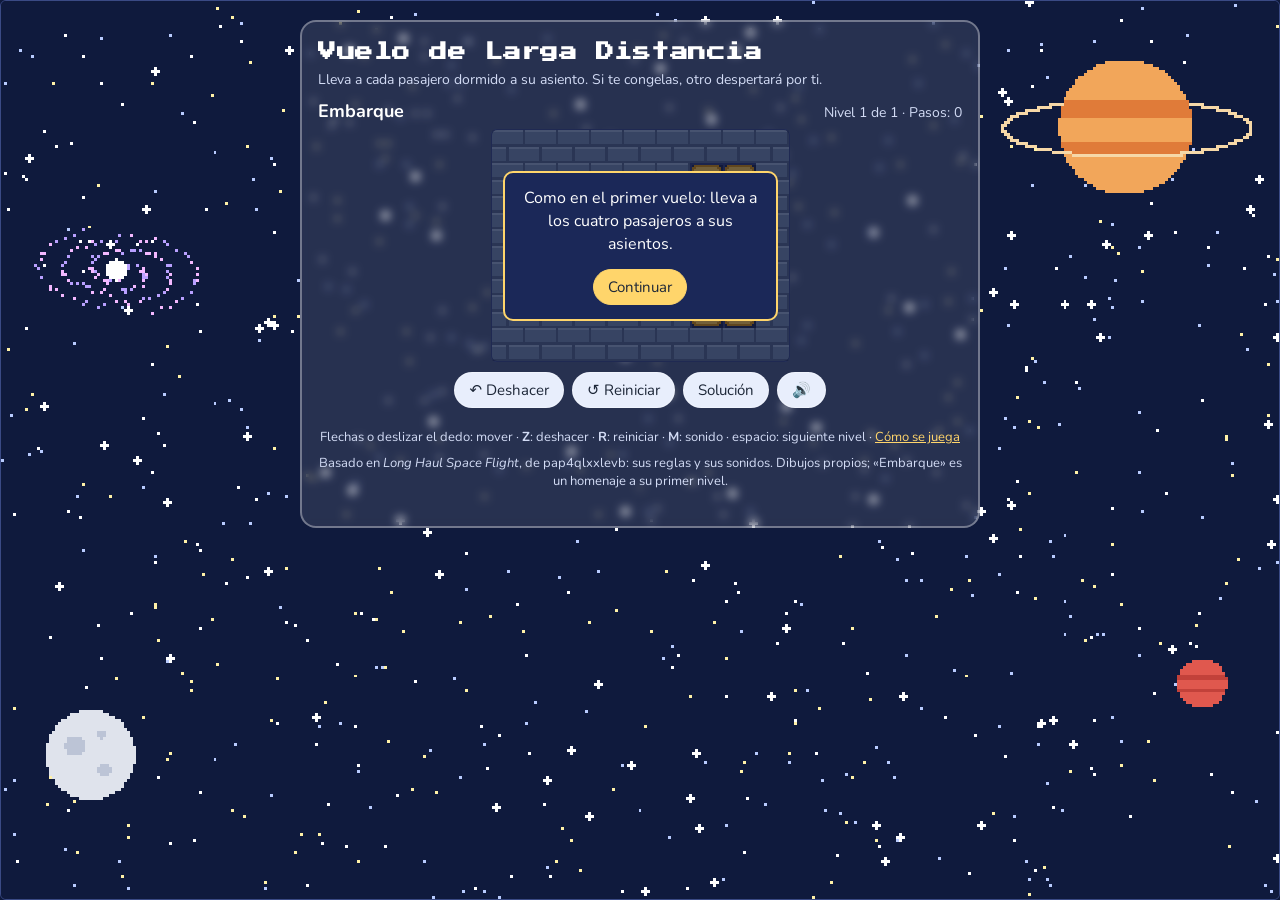
==== index.html @ 6ad9e036 "Vuelo de Larga Distancia: primera publicación (1 nivel, «Embarque») Co-Authored-By: Claude Opus 5.5 " ====
<!doctype html>
<html lang="es">
<head>
  <meta charset="utf-8">
  <meta name="viewport" content="width=device-width, initial-scale=1">
  <title>Vuelo de Larga Distancia</title>
  <link rel="stylesheet" href="estilo.css?v=202610222025">
</head>
<body>
  <div class="marco">
    <h1>Vuelo de Larga Distancia</h1>
    <p class="sub">Lleva a cada pasajero dormido a su asiento. Si te congelas, otro despertará por ti.</p>
    <p class="nota" id="volverEditor" hidden style="margin-top:0"><a href="editor.html">← Volver al editor</a></p>
    <div class="cabecera"><span class="nombre" id="nombre"></span><span class="info" id="info"></span></div>
    <div class="tablero"><div class="lienzoCaja"><canvas id="lienzo" aria-label="Tablero de la nave"></canvas>
      <div class="frase" id="frase" hidden><div class="fraseCaja"><p id="fraseTexto"></p><button id="fraseSeguir" class="principal">Continuar</button></div></div></div></div>
    <div class="victoria" id="victoria" hidden></div>
    <div class="botones">
      <button id="deshacer">↶ Deshacer</button>
      <button id="reiniciar">↺ Reiniciar</button>
      <button id="botonPista">Pista</button>
      <button id="solucion">Solución</button>
      <button id="sonido" title="Sonido (tecla M)">🔊</button>
    </div>
    <div class="pista" id="pista" hidden></div>
    <div class="tira" id="tira"></div>
    <p class="nota">Flechas o deslizar el dedo: mover · <b>Z</b>: deshacer · <b>R</b>: reiniciar · <b>M</b>: sonido · espacio: siguiente nivel ·
      <a href="como-se-juega.html">Cómo se juega</a></p>
    <p class="nota">Basado en <i>Long Haul Space Flight</i>, de pap4qlxxlevb: sus reglas y sus sonidos. Dibujos propios; «Embarque» es un homenaje a su primer nivel.</p>
  </div>
  <script src="motor.js?v=202610222025"></script>
  <script src="estilos.js?v=202610222025"></script>
  <script src="sonidos.js?v=202610222025"></script>
  <script src="comun.js?v=202610222025"></script>
  <script src="niveles.js?v=202610222025"></script>
  <script src="juego.js?v=202610222025"></script>
</body>
</html>
---- estilo.css ----
:root { --fondo: #eef2f7; --panel: #ffffff; --texto: #1e293b; --suave: #64748b; --borde: #cbd5e1; --acento: #0284c7; --ok: #16a34a; --rojo: #dc2626;
  --boton: #ffffff; --boton-texto: #1e293b; --radio: 8px; --titulo: system-ui, sans-serif; --titulo-tam: 26px; --letra: system-ui, -apple-system, 'Segoe UI', Roboto, sans-serif; }
* { box-sizing: border-box; }
html, body { margin: 0; background: var(--fondo); color: var(--texto); font-family: var(--letra); }
.marco { max-width: 680px; margin: 0 auto; padding: 14px 16px 28px; }
h1 { font-family: var(--titulo); font-size: var(--titulo-tam); line-height: 1.35; margin: 4px 0 6px; letter-spacing: 0.5px; }
.sub { color: var(--suave); font-size: 14px; margin: 0 0 10px; }
.cabecera { display: flex; justify-content: space-between; align-items: baseline; gap: 10px; flex-wrap: wrap; margin: 6px 0; }
.cabecera .nombre { font-weight: 700; font-size: 18px; }
.cabecera .info { color: var(--suave); font-size: 14px; }
.tablero { display: flex; justify-content: center; margin: 6px 0; }
.lienzoCaja { position: relative; max-width: 100%; }
.frase { position: absolute; inset: 0; display: flex; align-items: center; justify-content: center; padding: 12px; background: rgba(255, 255, 255, 0.55); border-radius: 6px; cursor: pointer; }
.fraseCaja { background: var(--panel); color: var(--texto); border: 2px solid var(--acento); border-radius: 10px; padding: 14px 16px; max-width: 440px; text-align: center; }
.fraseCaja p { margin: 0 0 12px; font-size: 16px; line-height: 1.45; white-space: pre-line; }
canvas { display: block; max-width: 100%; touch-action: none; border-radius: 6px; border: 1px solid var(--borde); }
.botones { display: flex; flex-wrap: wrap; gap: 8px; justify-content: center; margin: 10px 0; }
button { font: inherit; font-size: 15px; padding: 7px 14px; border: 1px solid var(--borde); border-radius: var(--radio); background: var(--boton); color: var(--boton-texto); cursor: pointer; }
button:hover { border-color: var(--acento); }
button.principal { background: var(--acento); color: #fff; border-color: var(--acento); }
.pista { background: #fffbeb; border: 1px solid #fcd34d; border-radius: 8px; padding: 8px 12px; margin: 8px 0; font-size: 15px; }
.victoria { background: #ecfdf5; border: 1px solid #86efac; border-radius: 8px; padding: 10px 12px; margin: 8px 0; text-align: center; font-size: 16px; }
.tira { display: flex; flex-wrap: wrap; gap: 6px; justify-content: center; margin: 12px 0 4px; }
.tira button { width: 40px; height: 34px; padding: 0; font-weight: 700; font-size: 15px; border-radius: 8px; }
.tira button.hecho { background: #3b82f6; color: #fff; border-color: #2563eb; }
.tira button.actual { background: #ffffff; color: var(--texto); border: 2px solid var(--texto); }
.tira button.abierto { background: #22c55e; color: #fff; border-color: #16a34a; }
.tira button.cerrado { background: #ef4444; color: #fff; border-color: #dc2626; cursor: not-allowed; }
.nota { color: var(--suave); font-size: 13px; text-align: center; margin: 8px 0; }
.nota a, a { color: var(--acento); }
[hidden] { display: none !important; }
/* fondo de espacio (22-oct): el cielo va en un lienzo fijo detrás; los textos, en una tarjeta blanca */
body.espacio { background: transparent; }
body.espacio .marco { background: var(--fondo-tarjeta, var(--panel)); border: 2px solid var(--borde); border-radius: 16px; margin: 20px auto; }
body.tarjeta-cristal .marco { backdrop-filter: blur(5px); -webkit-backdrop-filter: blur(5px); }
/* con la tarjeta oscura: lo que lleva fondo claro propio conserva el texto oscuro */
.pista, .victoria, .tira button.actual { color: #1d2738; }
body.tarjeta-oscura button.principal { color: #1d2738; }
body.tarjeta-oscura canvas { border-color: #3a4a85; }
@media (max-width: 720px) { body.espacio .marco { margin: 10px; } }
body.tarjeta-oscura .frase { background: rgba(10, 16, 40, 0.55); }
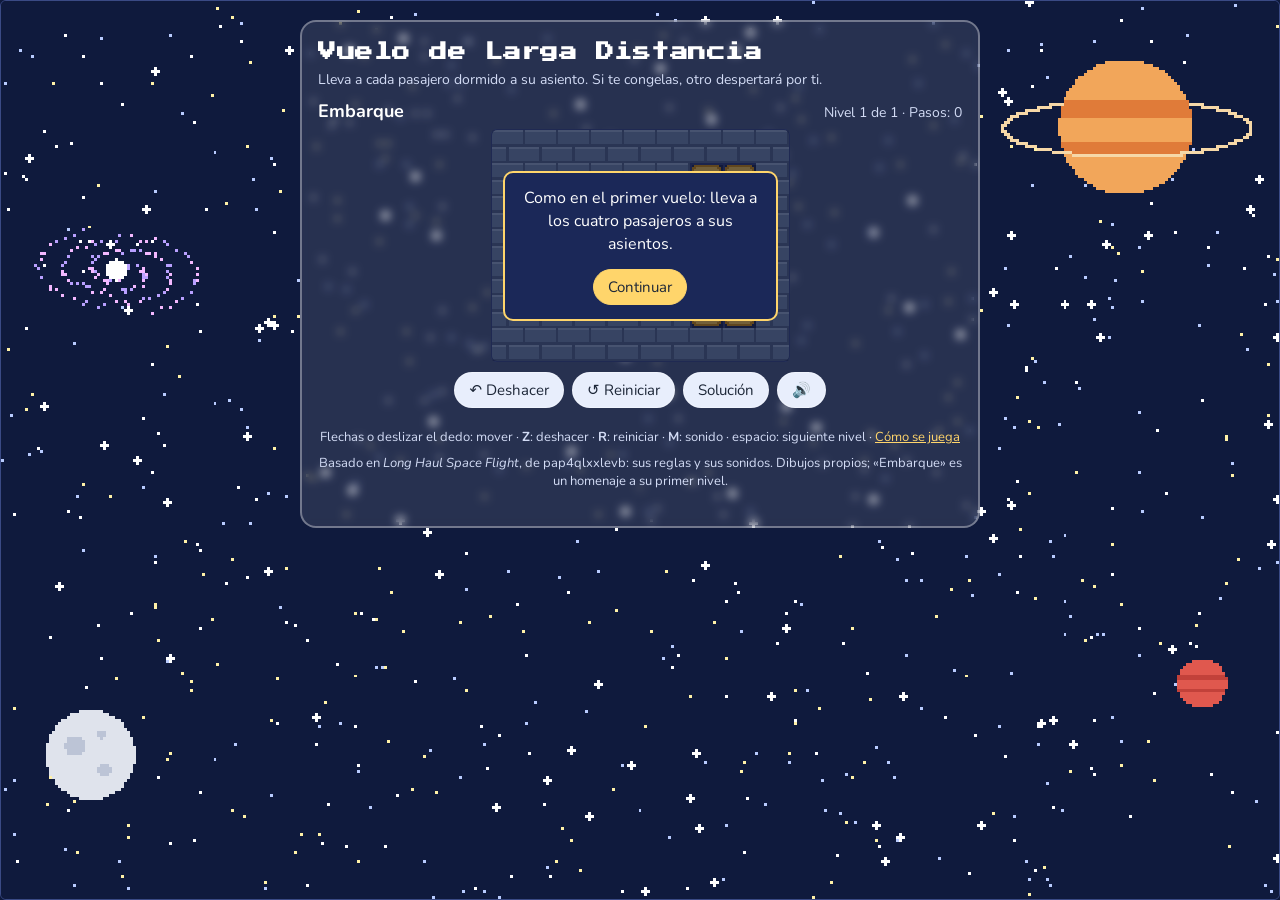
==== commit 35a2ddf8: "Sin indexar: robots.txt y noindex Co-Authored-By: Claude Sonnet 5.5 <noreply@anthropic.com>" ====
--- a/index.html
+++ b/index.html
@@ -1,6 +1,7 @@
 <!doctype html>
 <html lang="es">
 <head>
+  <meta name="robots" content="noindex, nofollow">
   <meta charset="utf-8">
   <meta name="viewport" content="width=device-width, initial-scale=1">
   <title>Vuelo de Larga Distancia</title>
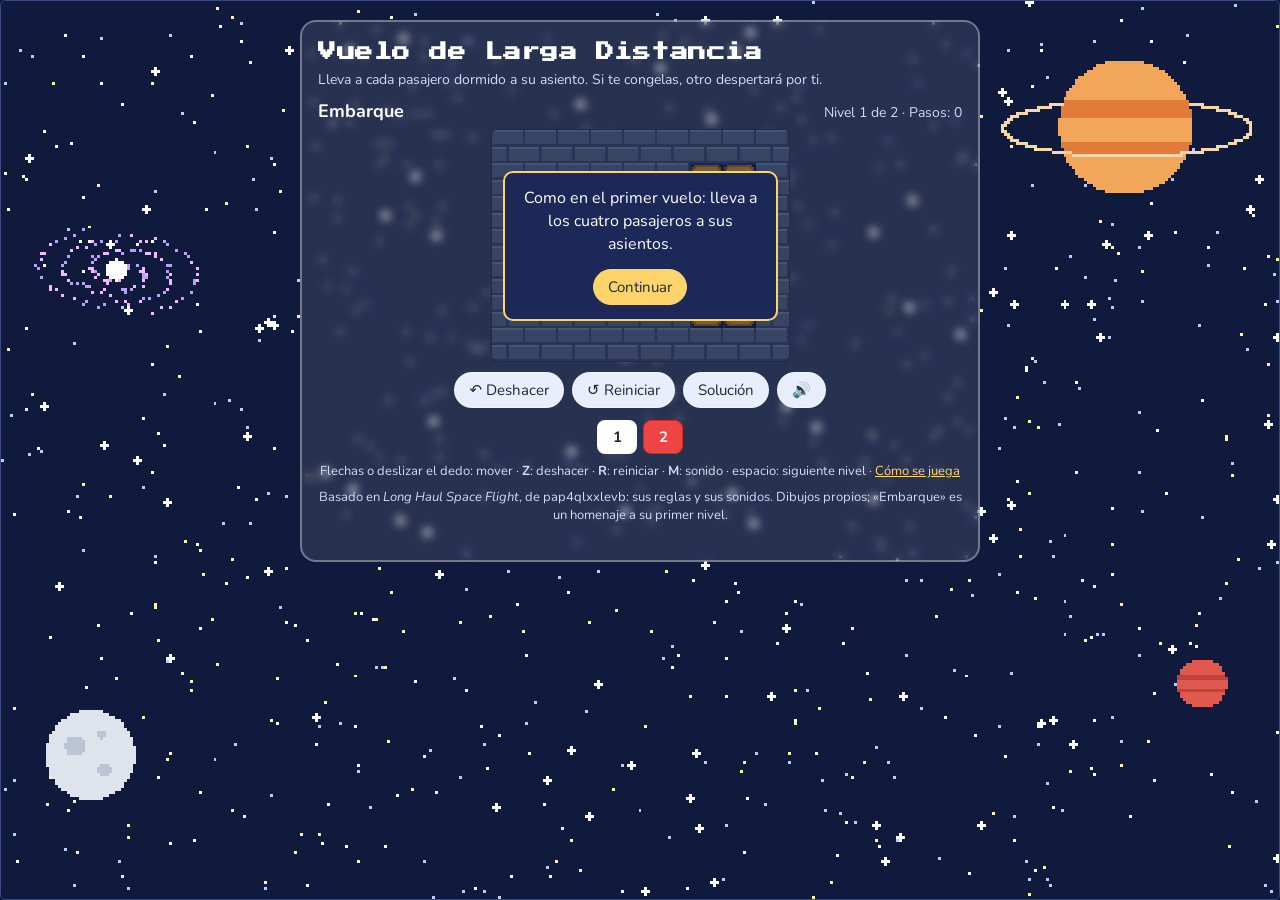
==== commit 0ceb6c28: "Segundo nivel «Trío estelar» (124 pasos) y frase final Co-Authored-By: Claude Sonnet 5.5 <noreply@an" ====
--- a/index.html
+++ b/index.html
@@ -5,7 +5,7 @@
   <meta charset="utf-8">
   <meta name="viewport" content="width=device-width, initial-scale=1">
   <title>Vuelo de Larga Distancia</title>
-  <link rel="stylesheet" href="estilo.css?v=202610222025">
+  <link rel="stylesheet" href="estilo.css?v=202610230855">
 </head>
 <body>
   <div class="marco">
@@ -29,11 +29,11 @@
       <a href="como-se-juega.html">Cómo se juega</a></p>
     <p class="nota">Basado en <i>Long Haul Space Flight</i>, de pap4qlxxlevb: sus reglas y sus sonidos. Dibujos propios; «Embarque» es un homenaje a su primer nivel.</p>
   </div>
-  <script src="motor.js?v=202610222025"></script>
-  <script src="estilos.js?v=202610222025"></script>
-  <script src="sonidos.js?v=202610222025"></script>
-  <script src="comun.js?v=202610222025"></script>
-  <script src="niveles.js?v=202610222025"></script>
-  <script src="juego.js?v=202610222025"></script>
+  <script src="motor.js?v=202610230855"></script>
+  <script src="estilos.js?v=202610230855"></script>
+  <script src="sonidos.js?v=202610230855"></script>
+  <script src="comun.js?v=202610230855"></script>
+  <script src="niveles.js?v=202610230855"></script>
+  <script src="juego.js?v=202610230855"></script>
 </body>
 </html>
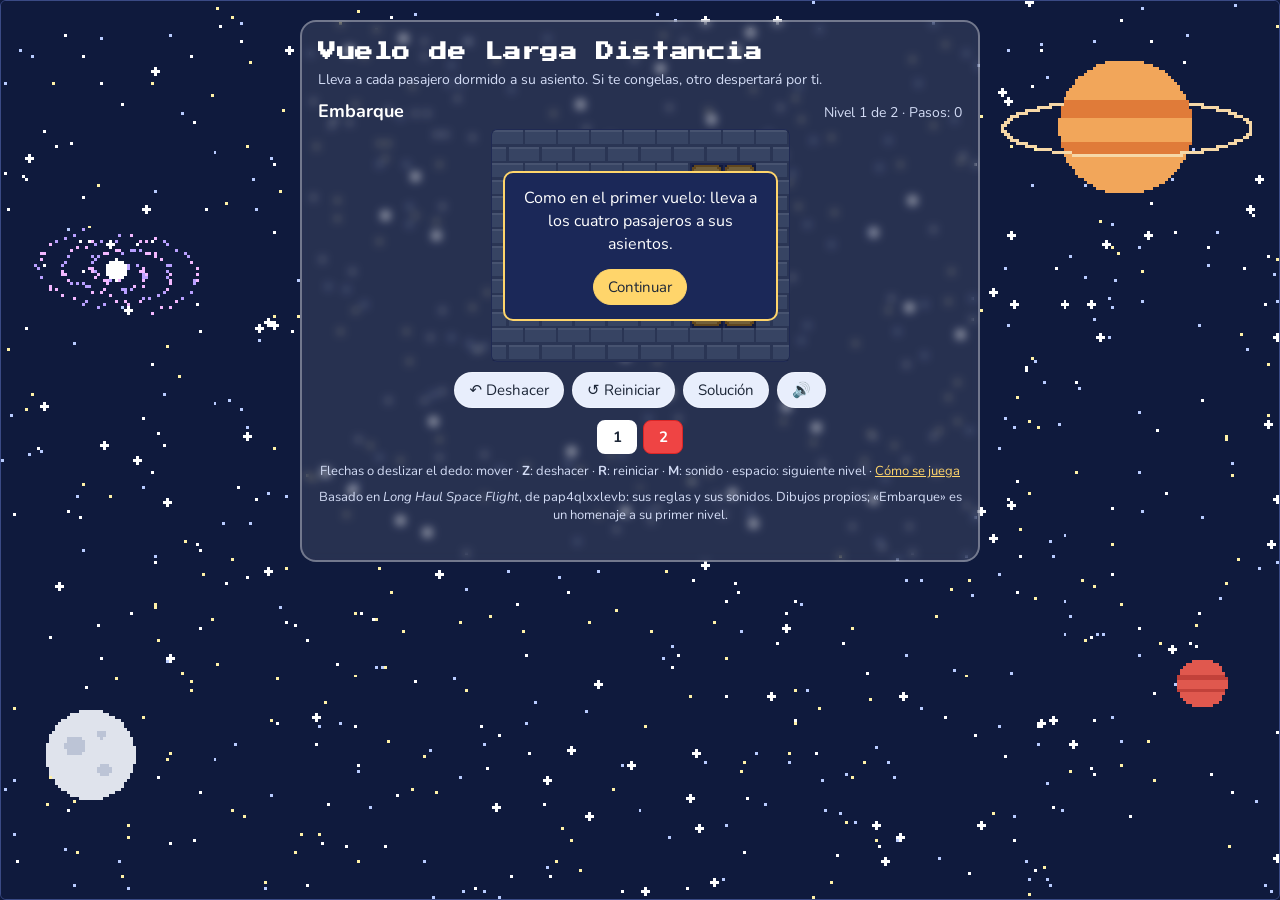
==== commit 4b5d75ab: "Aviso cuando no queda ningún tripulante despierto Co-Authored-By: Claude Sonnet 5.5 <noreply@anthrop" ====
--- a/index.html
+++ b/index.html
@@ -5,7 +5,7 @@
   <meta charset="utf-8">
   <meta name="viewport" content="width=device-width, initial-scale=1">
   <title>Vuelo de Larga Distancia</title>
-  <link rel="stylesheet" href="estilo.css?v=202610230855">
+  <link rel="stylesheet" href="estilo.css?v=202610230910">
 </head>
 <body>
   <div class="marco">
@@ -16,6 +16,7 @@
     <div class="tablero"><div class="lienzoCaja"><canvas id="lienzo" aria-label="Tablero de la nave"></canvas>
       <div class="frase" id="frase" hidden><div class="fraseCaja"><p id="fraseTexto"></p><button id="fraseSeguir" class="principal">Continuar</button></div></div></div></div>
     <div class="victoria" id="victoria" hidden></div>
+    <div class="aviso" id="sinTripulantes" hidden>Todos los tripulantes están dormidos. Pulsa <b>Z</b> para deshacer o <b>R</b> para reiniciar el nivel.</div>
     <div class="botones">
       <button id="deshacer">↶ Deshacer</button>
       <button id="reiniciar">↺ Reiniciar</button>
@@ -29,11 +30,11 @@
       <a href="como-se-juega.html">Cómo se juega</a></p>
     <p class="nota">Basado en <i>Long Haul Space Flight</i>, de pap4qlxxlevb: sus reglas y sus sonidos. Dibujos propios; «Embarque» es un homenaje a su primer nivel.</p>
   </div>
-  <script src="motor.js?v=202610230855"></script>
-  <script src="estilos.js?v=202610230855"></script>
-  <script src="sonidos.js?v=202610230855"></script>
-  <script src="comun.js?v=202610230855"></script>
-  <script src="niveles.js?v=202610230855"></script>
-  <script src="juego.js?v=202610230855"></script>
+  <script src="motor.js?v=202610230910"></script>
+  <script src="estilos.js?v=202610230910"></script>
+  <script src="sonidos.js?v=202610230910"></script>
+  <script src="comun.js?v=202610230910"></script>
+  <script src="niveles.js?v=202610230910"></script>
+  <script src="juego.js?v=202610230910"></script>
 </body>
 </html>
--- a/estilo.css
+++ b/estilo.css
@@ -34,7 +34,8 @@
 body.espacio .marco { background: var(--fondo-tarjeta, var(--panel)); border: 2px solid var(--borde); border-radius: 16px; margin: 20px auto; }
 body.tarjeta-cristal .marco { backdrop-filter: blur(5px); -webkit-backdrop-filter: blur(5px); }
 /* con la tarjeta oscura: lo que lleva fondo claro propio conserva el texto oscuro */
-.pista, .victoria, .tira button.actual { color: #1d2738; }
+.pista, .victoria, .aviso, .tira button.actual { color: #1d2738; }
+.aviso { background: #fff1e0; border: 1px solid #f2a65a; border-radius: 8px; padding: 8px 12px; margin: 8px 0; font-size: 15px; text-align: center; }
 body.tarjeta-oscura button.principal { color: #1d2738; }
 body.tarjeta-oscura canvas { border-color: #3a4a85; }
 @media (max-width: 720px) { body.espacio .marco { margin: 10px; } }
